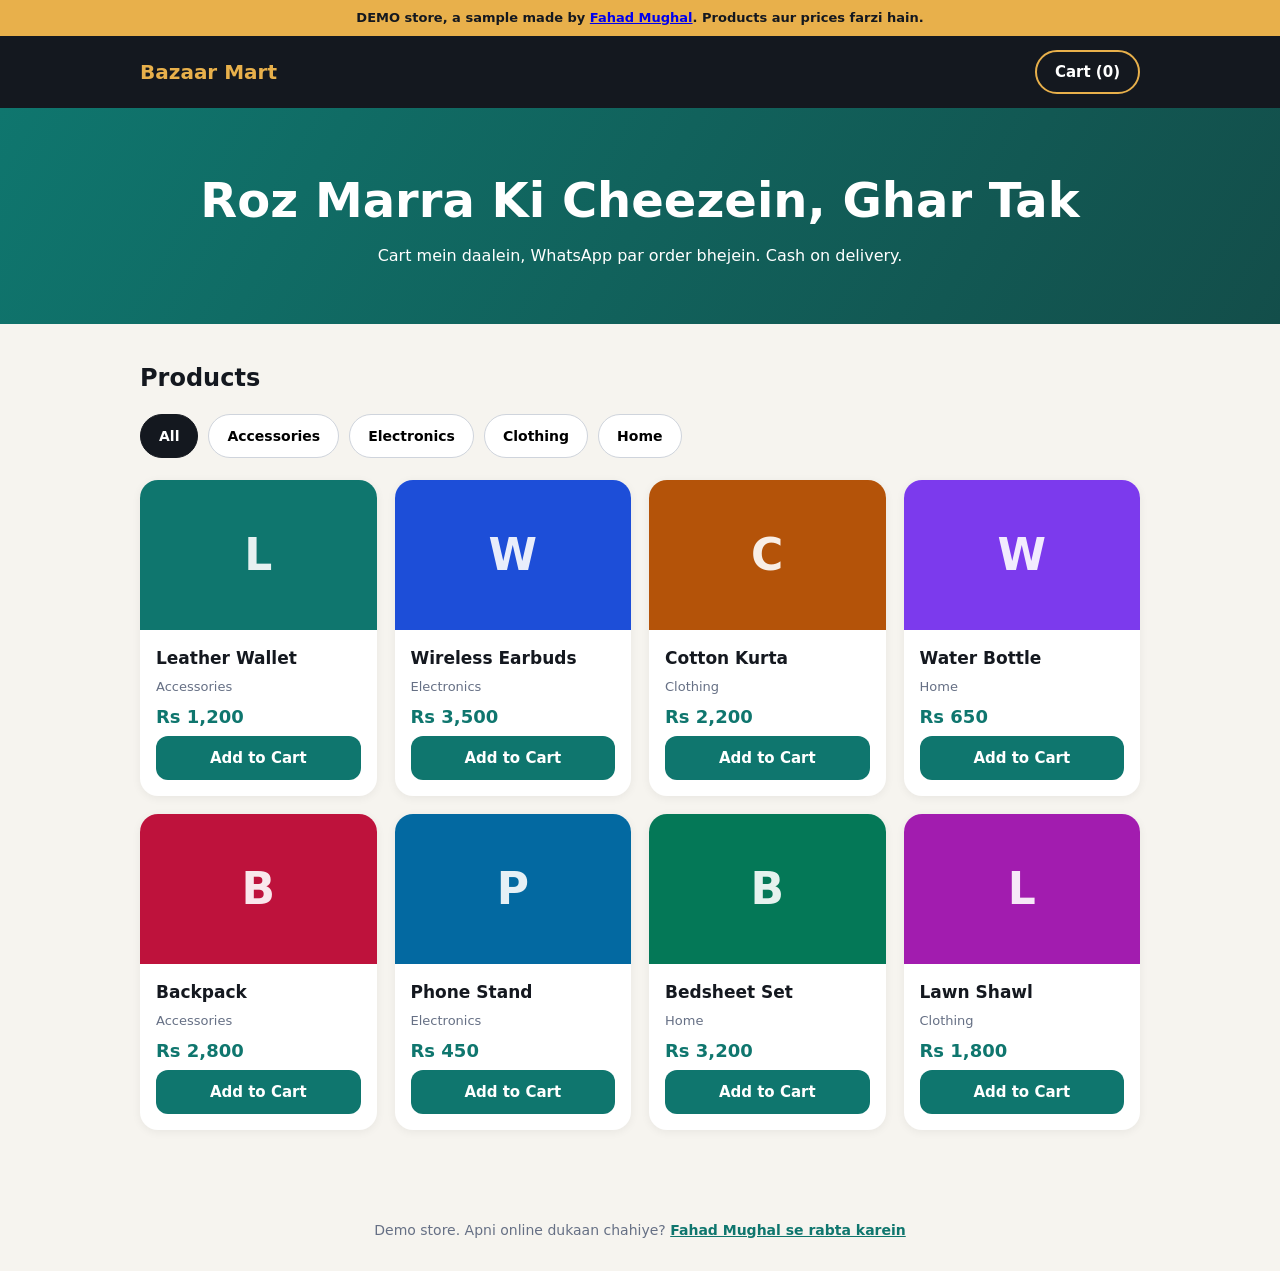
==== demo-store.html @ 6d728ff4 "Add files via upload" ====
<!doctype html>
<html lang="en">
<head>
<meta charset="utf-8">
<meta name="viewport" content="width=device-width,initial-scale=1">
<title>Bazaar Mart | Demo Online Store</title>
<style>
:root{--ink:#14181f;--bg:#f6f4ef;--card:#fff;--acc:#0f766e;--acc2:#e8b04b;--mute:#667085}
*{box-sizing:border-box;margin:0;padding:0}
body{font-family:system-ui,-apple-system,Segoe UI,Roboto,sans-serif;background:var(--bg);color:var(--ink);line-height:1.5}
.demo-bar{background:var(--acc2);text-align:center;font-weight:600;font-size:13px;padding:8px 12px}
.demo-bar a{text-decoration:underline}
header{background:var(--ink);color:#fff;position:sticky;top:0;z-index:5}
.bar{max-width:1040px;margin:0 auto;padding:14px 20px;display:flex;justify-content:space-between;align-items:center}
.logo{font-weight:800;font-size:20px;color:var(--acc2)}
.cartbtn{min-height:44px;padding:0 18px;border-radius:99px;border:2px solid var(--acc2);background:none;color:#fff;font:700 15px system-ui;cursor:pointer}
.hero{background:linear-gradient(120deg,var(--acc),#134e4a);color:#fff;text-align:center;padding:56px 20px}
.hero h1{font-size:clamp(30px,7vw,48px);margin-bottom:8px}
main{max-width:1040px;margin:0 auto;padding:36px 20px 60px}
h2{margin-bottom:18px}
.filters{display:flex;gap:10px;flex-wrap:wrap;margin-bottom:22px}
.f{min-height:44px;padding:0 18px;border-radius:99px;border:1px solid #cfd4dc;background:#fff;font:600 14px system-ui;cursor:pointer}
.f.on{background:var(--ink);color:#fff;border-color:var(--ink)}
.grid{display:grid;gap:18px;grid-template-columns:repeat(auto-fill,minmax(230px,1fr))}
.p{background:var(--card);border-radius:18px;overflow:hidden;box-shadow:0 2px 10px rgba(0,0,0,.06);display:flex;flex-direction:column}
.pic{height:150px;display:flex;align-items:center;justify-content:center;font-size:44px;font-weight:800;color:rgba(255,255,255,.9)}
.pb{padding:16px;display:flex;flex-direction:column;gap:6px;flex:1}
.pb h3{font-size:17px}.pb .c{color:var(--mute);font-size:13px}
.pr{font-weight:800;color:var(--acc);font-size:18px}
.add{margin-top:auto;min-height:44px;border:0;border-radius:12px;background:var(--acc);color:#fff;font:700 15px system-ui;cursor:pointer}
.panel{position:fixed;inset:0;background:rgba(0,0,0,.5);display:none;justify-content:flex-end;z-index:20}
.panel.open{display:flex}
.drawer{background:#fff;width:min(420px,100%);height:100%;overflow:auto;padding:22px;display:flex;flex-direction:column;gap:14px}
.row{display:flex;justify-content:space-between;align-items:center;gap:10px;border-bottom:1px solid #eee;padding-bottom:10px}
.qty{display:flex;align-items:center;gap:8px}
.qty button{width:36px;height:36px;border-radius:50%;border:1px solid #cfd4dc;background:#fff;font-size:18px;cursor:pointer}
.tot{font-weight:800;font-size:20px;display:flex;justify-content:space-between}
input,textarea{width:100%;border:1px solid #cfd4dc;border-radius:12px;padding:12px;font:16px system-ui;min-height:46px}
label{font-weight:600;font-size:14px;display:block;margin-bottom:4px}
.close{align-self:flex-end;min-height:44px;border:0;background:none;font:600 15px system-ui;cursor:pointer}
footer{text-align:center;padding:30px 20px;color:var(--mute);font-size:14px}
footer a{color:var(--acc);font-weight:600}
</style>
</head>
<body>
<div class="demo-bar">DEMO store, a sample made by <a href="https://wa.me/923101871934" target="_blank" rel="noopener">Fahad Mughal</a>. Products aur prices farzi hain.</div>
<header><div class="bar"><div class="logo">Bazaar Mart</div><button class="cartbtn" id="open" type="button">Cart (<span id="cnt">0</span>)</button></div></header>
<div class="hero"><h1>Roz Marra Ki Cheezein, Ghar Tak</h1><p>Cart mein daalein, WhatsApp par order bhejein. Cash on delivery.</p></div>
<main>
<h2>Products</h2>
<div class="filters" id="filters"></div>
<div class="grid" id="grid"></div>
</main>
<footer>Demo store. Apni online dukaan chahiye? <a href="https://wa.me/923101871934">Fahad Mughal se rabta karein</a></footer>

<div class="panel" id="panel"><div class="drawer">
<button class="close" id="close" type="button">Close</button>
<h2>Your Cart</h2>
<div id="items"></div>
<div class="tot"><span>Total</span><span id="total">Rs 0</span></div>
<div><label for="cn">Name</label><input id="cn"></div>
<div><label for="ca">Delivery Address</label><textarea id="ca"></textarea></div>
<button class="add" id="co" type="button" style="min-height:48px">Place Order on WhatsApp</button>
</div></div>

<script>
var WA="923101871934";
var P=[["Leather Wallet","Accessories",1200,"#0f766e"],["Wireless Earbuds","Electronics",3500,"#1d4ed8"],["Cotton Kurta","Clothing",2200,"#b45309"],["Water Bottle","Home",650,"#7c3aed"],["Backpack","Accessories",2800,"#be123c"],["Phone Stand","Electronics",450,"#0369a1"],["Bedsheet Set","Home",3200,"#047857"],["Lawn Shawl","Clothing",1800,"#a21caf"]];
var cat="All",cart={};
function $(i){return document.getElementById(i)}
function fm(n){return "Rs "+n.toLocaleString("en-US")}
var cats=["All"].concat(P.map(function(p){return p[1]}).filter(function(v,i,a){return a.indexOf(v)===i}));
cats.forEach(function(c){var b=document.createElement('button');b.type='button';b.className='f';b.textContent=c;b.onclick=function(){cat=c;draw()};$('filters').appendChild(b)});
function draw(){
 Array.prototype.forEach.call($('filters').children,function(b){b.classList.toggle('on',b.textContent===cat)});
 $('grid').textContent='';
 P.forEach(function(p,i){ if(cat!=="All"&&p[1]!==cat)return;
  var d=document.createElement('div');d.className='p';
  var pic=document.createElement('div');pic.className='pic';pic.style.background=p[3];pic.textContent=p[0].charAt(0);
  var b=document.createElement('div');b.className='pb';
  var h=document.createElement('h3');h.textContent=p[0];var c=document.createElement('div');c.className='c';c.textContent=p[1];
  var pr=document.createElement('div');pr.className='pr';pr.textContent=fm(p[2]);
  var a=document.createElement('button');a.className='add';a.type='button';a.textContent='Add to Cart';a.onclick=function(){cart[i]=(cart[i]||0)+1;upd()};
  b.appendChild(h);b.appendChild(c);b.appendChild(pr);b.appendChild(a);d.appendChild(pic);d.appendChild(b);$('grid').appendChild(d);});
}
function upd(){
 var n=0,t=0;$('items').textContent='';
 Object.keys(cart).forEach(function(k){var q=cart[k];if(!q)return;var p=P[k];n+=q;t+=q*p[2];
  var r=document.createElement('div');r.className='row';
  var l=document.createElement('div');l.textContent=p[0]+" - "+fm(p[2]);
  var qd=document.createElement('div');qd.className='qty';
  var m=document.createElement('button');m.type='button';m.textContent='-';m.setAttribute('aria-label','Decrease');m.onclick=function(){cart[k]--;upd()};
  var s=document.createElement('span');s.textContent=q;
  var pl=document.createElement('button');pl.type='button';pl.textContent='+';pl.setAttribute('aria-label','Increase');pl.onclick=function(){cart[k]++;upd()};
  qd.appendChild(m);qd.appendChild(s);qd.appendChild(pl);r.appendChild(l);r.appendChild(qd);$('items').appendChild(r);});
 if(!n){var e=document.createElement('p');e.textContent='Cart khali hai.';$('items').appendChild(e)}
 $('cnt').textContent=n;$('total').textContent=fm(t);
}
$('open').onclick=function(){$('panel').classList.add('open')};
$('close').onclick=function(){$('panel').classList.remove('open')};
$('co').onclick=function(){
 var lines=[],t=0;Object.keys(cart).forEach(function(k){if(cart[k]){var p=P[k];lines.push(cart[k]+" x "+p[0]+" = "+fm(cart[k]*p[2]));t+=cart[k]*p[2]}});
 if(!lines.length){alert('Pehle cart mein kuch daalein.');return}
 if(!$('cn').value.trim()||!$('ca').value.trim()){alert('Naam aur address likhein.');return}
 var m="New order [Demo Store]\n"+lines.join("\n")+"\nTotal: "+fm(t)+"\nName: "+$('cn').value+"\nAddress: "+$('ca').value;
 window.open("https://wa.me/"+WA+"?text="+encodeURIComponent(m),"_blank","noopener");};
draw();upd();
</script>
</body>
</html>
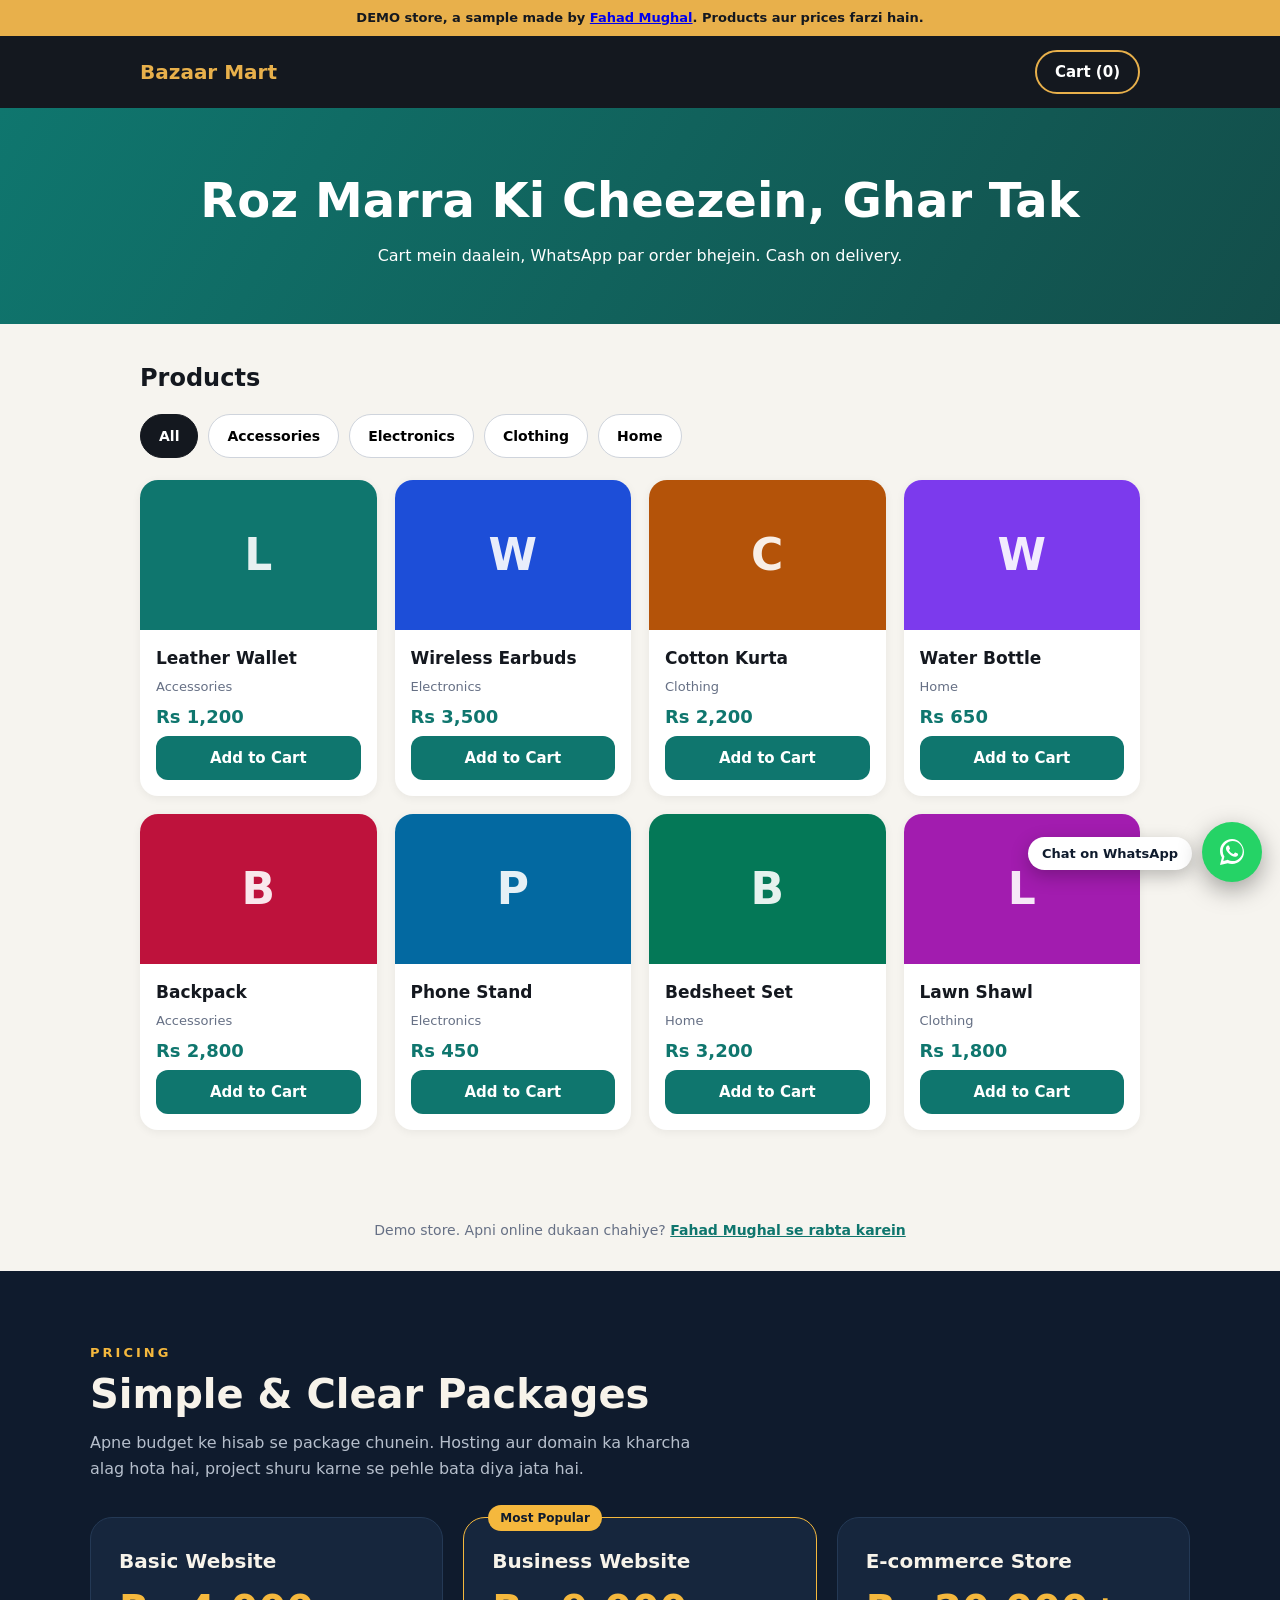
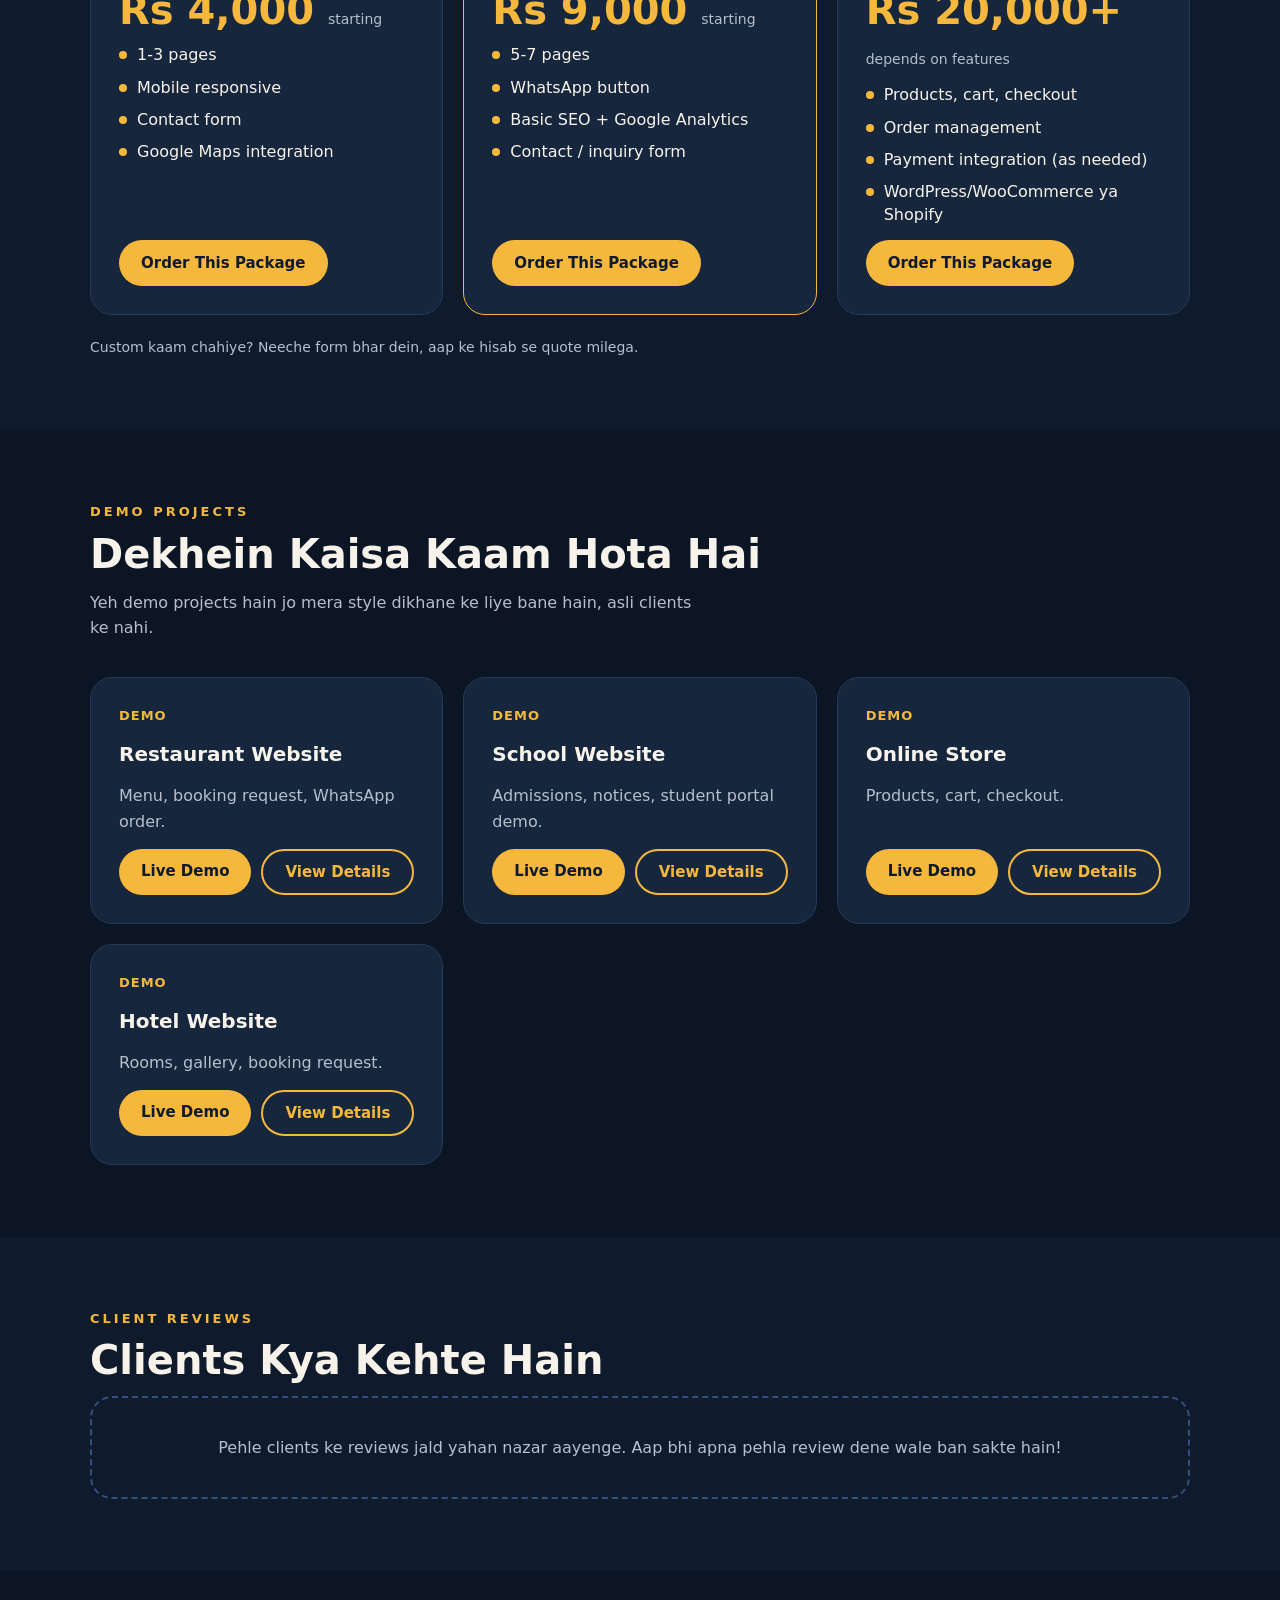
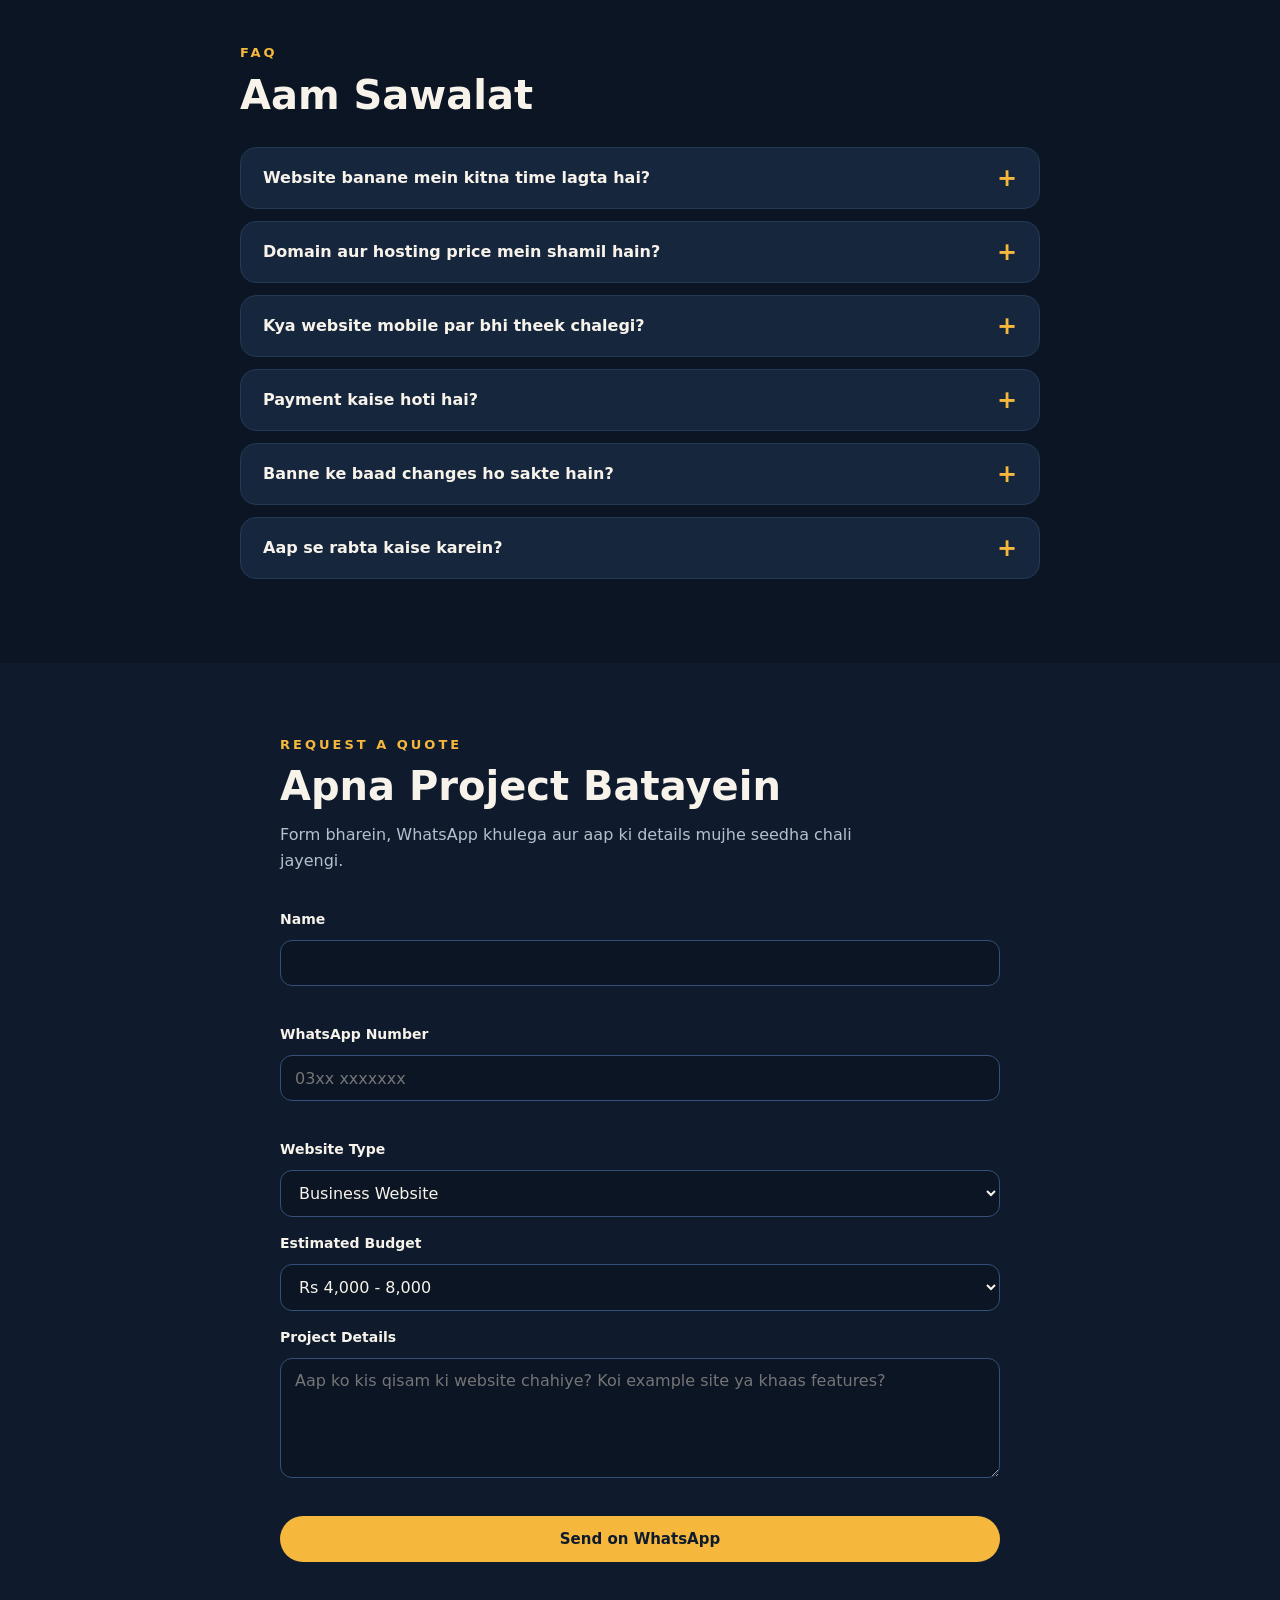
==== commit def1fabe: "Update demo-store.html" ====
--- a/demo-store.html
+++ b/demo-store.html
@@ -41,6 +41,7 @@
 footer{text-align:center;padding:30px 20px;color:var(--mute);font-size:14px}
 footer a{color:var(--acc);font-weight:600}
 </style>
+ <link rel="stylesheet" href="fm.css">
 </head>
 <body>
 <div class="demo-bar">DEMO store, a sample made by <a href="https://wa.me/923101871934" target="_blank" rel="noopener">Fahad Mughal</a>. Products aur prices farzi hain.</div>
@@ -106,5 +107,6 @@
  window.open("https://wa.me/"+WA+"?text="+encodeURIComponent(m),"_blank","noopener");};
 draw();upd();
 </script>
+ <script src="fm-all.js"></script>
 </body>
 </html>
--- a/fm.css
+++ b/fm.css
@@ -0,0 +1,53 @@
+.fm-wrap{--fm-bg:#0F1B2D;--fm-card:#16263d;--fm-gold:#F5B83D;--fm-cream:#F7F3EA;--fm-mute:#b6bfcc;
+    font-family:'Poppins',system-ui,-apple-system,Segoe UI,Roboto,sans-serif;color:var(--fm-cream);background:var(--fm-bg);
+    padding:72px 20px;box-sizing:border-box}
+  .fm-wrap *{box-sizing:border-box}
+  .fm-wrap.fm-alt{background:#0b1524}
+  .fm-inner{max-width:1100px;margin:0 auto}
+  .fm-eyebrow{color:var(--fm-gold);letter-spacing:3px;font-size:13px;font-weight:600;text-transform:uppercase;margin:0 0 8px}
+  .fm-h2{font-size:clamp(28px,5vw,40px);margin:0 0 12px;font-weight:700;line-height:1.2}
+  .fm-sub{color:var(--fm-mute);margin:0 0 36px;max-width:620px;line-height:1.6}
+  .fm-grid{display:grid;gap:20px}
+  .fm-g3{grid-template-columns:repeat(auto-fit,minmax(260px,1fr))}
+  .fm-g2{grid-template-columns:repeat(auto-fit,minmax(320px,1fr))}
+  .fm-card{background:var(--fm-card);border:1px solid #243955;border-radius:22px;padding:28px;display:flex;flex-direction:column;gap:14px}
+  .fm-card h3{margin:0;font-size:20px}
+  .fm-price{font-size:40px;font-weight:700;color:var(--fm-gold);line-height:1}
+  .fm-price small{font-size:14px;color:var(--fm-mute);font-weight:500}
+  .fm-card ul{list-style:none;margin:0;padding:0;display:flex;flex-direction:column;gap:10px;color:var(--fm-cream)}
+  .fm-card li{display:flex;gap:10px;line-height:1.4}
+  .fm-card li:before{content:"";flex:none;width:8px;height:8px;border-radius:50%;background:var(--fm-gold);margin-top:7px}
+  .fm-pop{border-color:var(--fm-gold);position:relative}
+  .fm-badge{position:absolute;top:-13px;left:24px;background:var(--fm-gold);color:#0F1B2D;font-size:12px;font-weight:700;padding:4px 12px;border-radius:99px}
+  .fm-note{color:var(--fm-mute);font-size:14px;margin-top:22px}
+  .fm-btn{display:inline-flex;align-items:center;justify-content:center;min-height:46px;padding:0 22px;border-radius:99px;border:0;
+    background:var(--fm-gold);color:#0F1B2D;font-weight:700;font-size:15px;cursor:pointer;text-decoration:none;font-family:inherit}
+  .fm-btn:hover{filter:brightness(1.08)}
+  .fm-btn.fm-ghost{background:transparent;color:var(--fm-gold);border:2px solid var(--fm-gold)}
+  .fm-btn[aria-disabled="true"]{opacity:.55;pointer-events:none}
+  .fm-row{display:flex;gap:10px;flex-wrap:wrap;margin-top:auto}
+  .fm-tag{color:var(--fm-gold);font-size:13px;font-weight:600;letter-spacing:1px}
+  .fm-detail{display:none;color:var(--fm-mute);line-height:1.6;margin:0}
+  .fm-detail.fm-open{display:block}
+  .fm-empty{border:2px dashed #34507a;border-radius:22px;padding:36px;text-align:center;color:var(--fm-mute);line-height:1.7}
+  details.fm-faq{background:var(--fm-card);border:1px solid #243955;border-radius:16px;padding:0;margin-bottom:12px}
+  details.fm-faq summary{cursor:pointer;padding:18px 22px;font-weight:600;list-style:none;display:flex;justify-content:space-between;gap:16px;min-height:44px}
+  details.fm-faq summary::-webkit-details-marker{display:none}
+  details.fm-faq summary:after{content:"+";color:var(--fm-gold);font-size:24px;line-height:1}
+  details.fm-faq[open] summary:after{content:"\2013"}
+  details.fm-faq p{margin:0;padding:0 22px 20px;color:var(--fm-mute);line-height:1.7}
+  .fm-form{display:grid;gap:16px}
+  .fm-field{display:flex;flex-direction:column;gap:6px}
+  .fm-field label{font-size:14px;font-weight:600}
+  .fm-field input,.fm-field select,.fm-field textarea{background:#0b1524;color:var(--fm-cream);border:1px solid #34507a;border-radius:12px;
+    padding:12px 14px;font-size:16px;font-family:inherit;min-height:46px;width:100%}
+  .fm-field input:focus,.fm-field select:focus,.fm-field textarea:focus{outline:2px solid var(--fm-gold);outline-offset:1px}
+  .fm-field textarea{min-height:120px;resize:vertical}
+  .fm-err{color:#ffb4a8;font-size:13px;min-height:16px}
+  .fm-wa-float{position:fixed;right:18px;bottom:18px;z-index:9999;width:60px;height:60px;border-radius:50%;background:#25D366;
+    display:flex;align-items:center;justify-content:center;box-shadow:0 8px 24px rgba(0,0,0,.35);text-decoration:none}
+  .fm-wa-float:hover{transform:scale(1.06)}
+  .fm-wa-float svg{width:32px;height:32px;fill:#fff}
+  .fm-wa-tip{position:fixed;right:88px;bottom:30px;z-index:9999;background:#fff;color:#0F1B2D;font:600 13px/1 system-ui,sans-serif;
+    padding:10px 14px;border-radius:99px;box-shadow:0 6px 18px rgba(0,0,0,.25)}
+  @media (max-width:520px){.fm-wa-tip{display:none}.fm-wrap{padding:56px 16px}}
